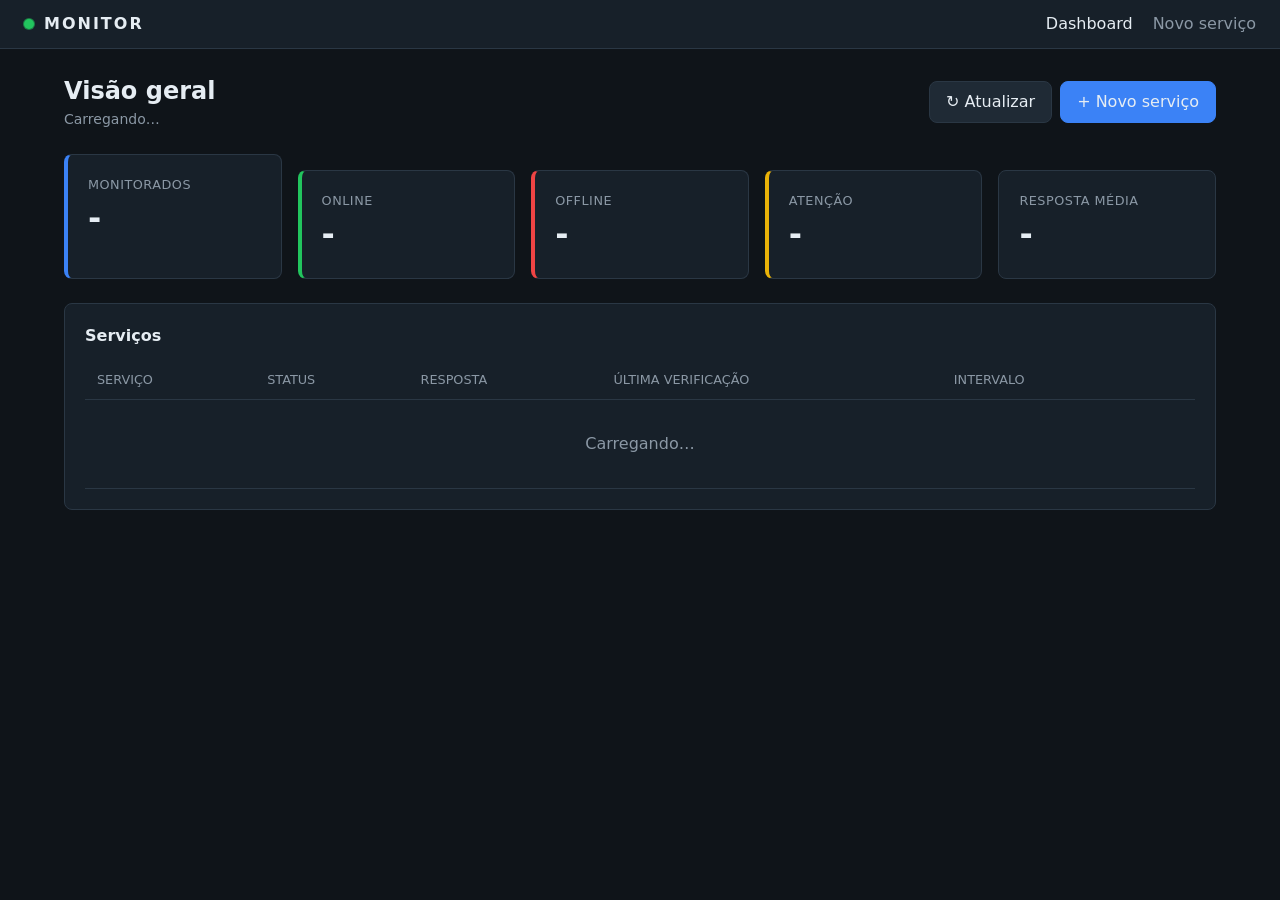
==== src/frontend/index.html @ 5daeaeba "feat: implementada estrutura completa da API, motor de monitoramento e base inicial do front-end - B" ====
<!DOCTYPE html>
<html lang="pt-BR">
<head>
  <meta charset="UTF-8">
  <meta http-equiv="refresh" content="0; url=pages/dashboard.html">
  <title>Monitor</title>
</head>
<body>
  <p>Redirecionando para o <a href="pages/dashboard.html">dashboard</a>…</p>
</body>
</html>
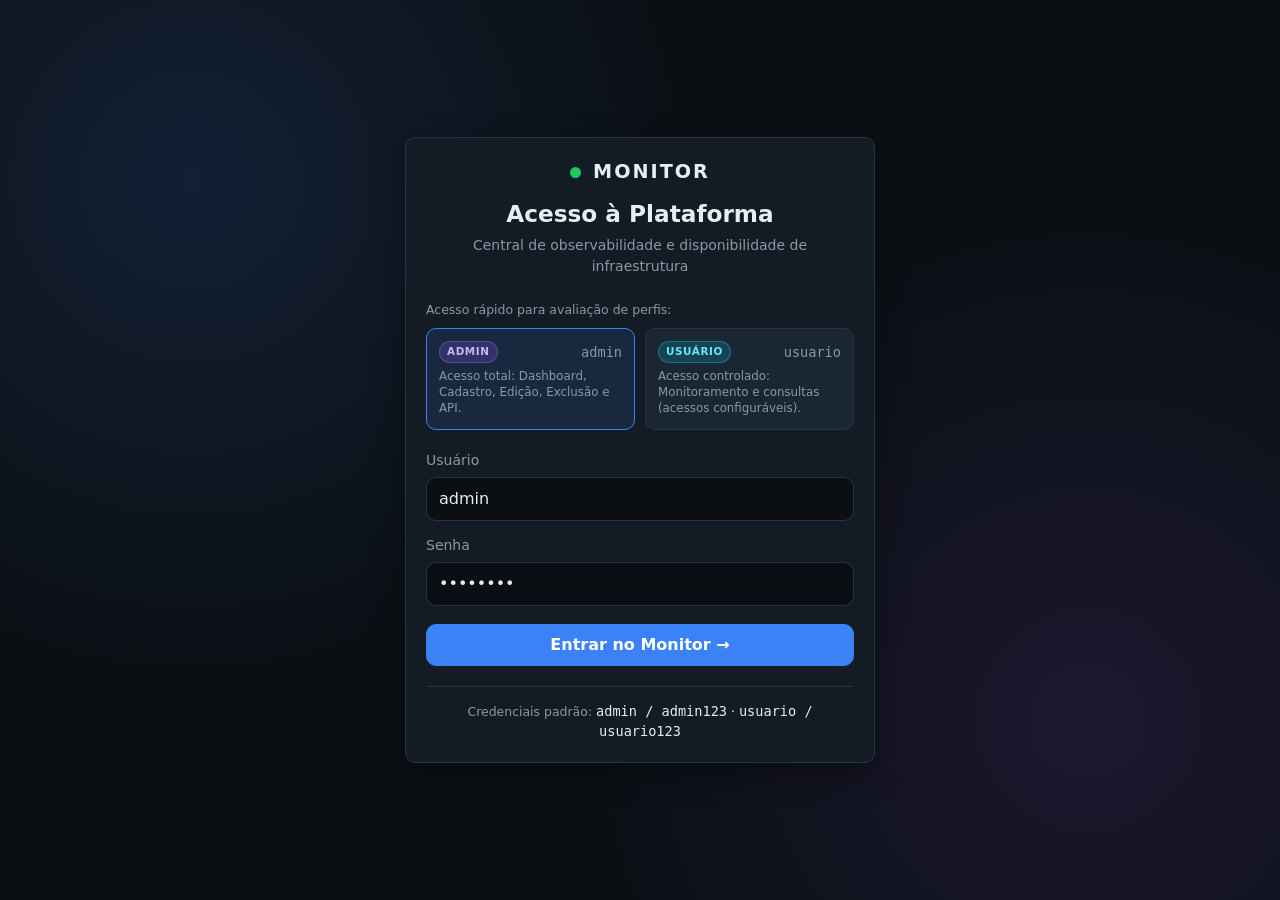
==== commit 82c5c19a: "feat: adiciona login com perfis, sidebar retrátil, alertas, gráficos e infraestrutura docker/nginx -" ====
--- a/src/frontend/index.html
+++ b/src/frontend/index.html
@@ -2,11 +2,13 @@
 <html lang="pt-BR">
 <head>
   <meta charset="UTF-8">
-  <meta http-equiv="refresh" content="0; url=pages/dashboard.html">
   <title>Monitor</title>
+  <script type="module">
+    const sessao = localStorage.getItem("monitor.sessao");
+    window.location.replace(sessao ? "pages/dashboard.html" : "pages/login.html");
+  </script>
 </head>
 <body>
-  <p>Redirecionando para o <a href="pages/dashboard.html">dashboard</a>…</p>
+  <p>Redirecionando para o <a href="pages/login.html">Monitor</a>…</p>
 </body>
 </html>
-
